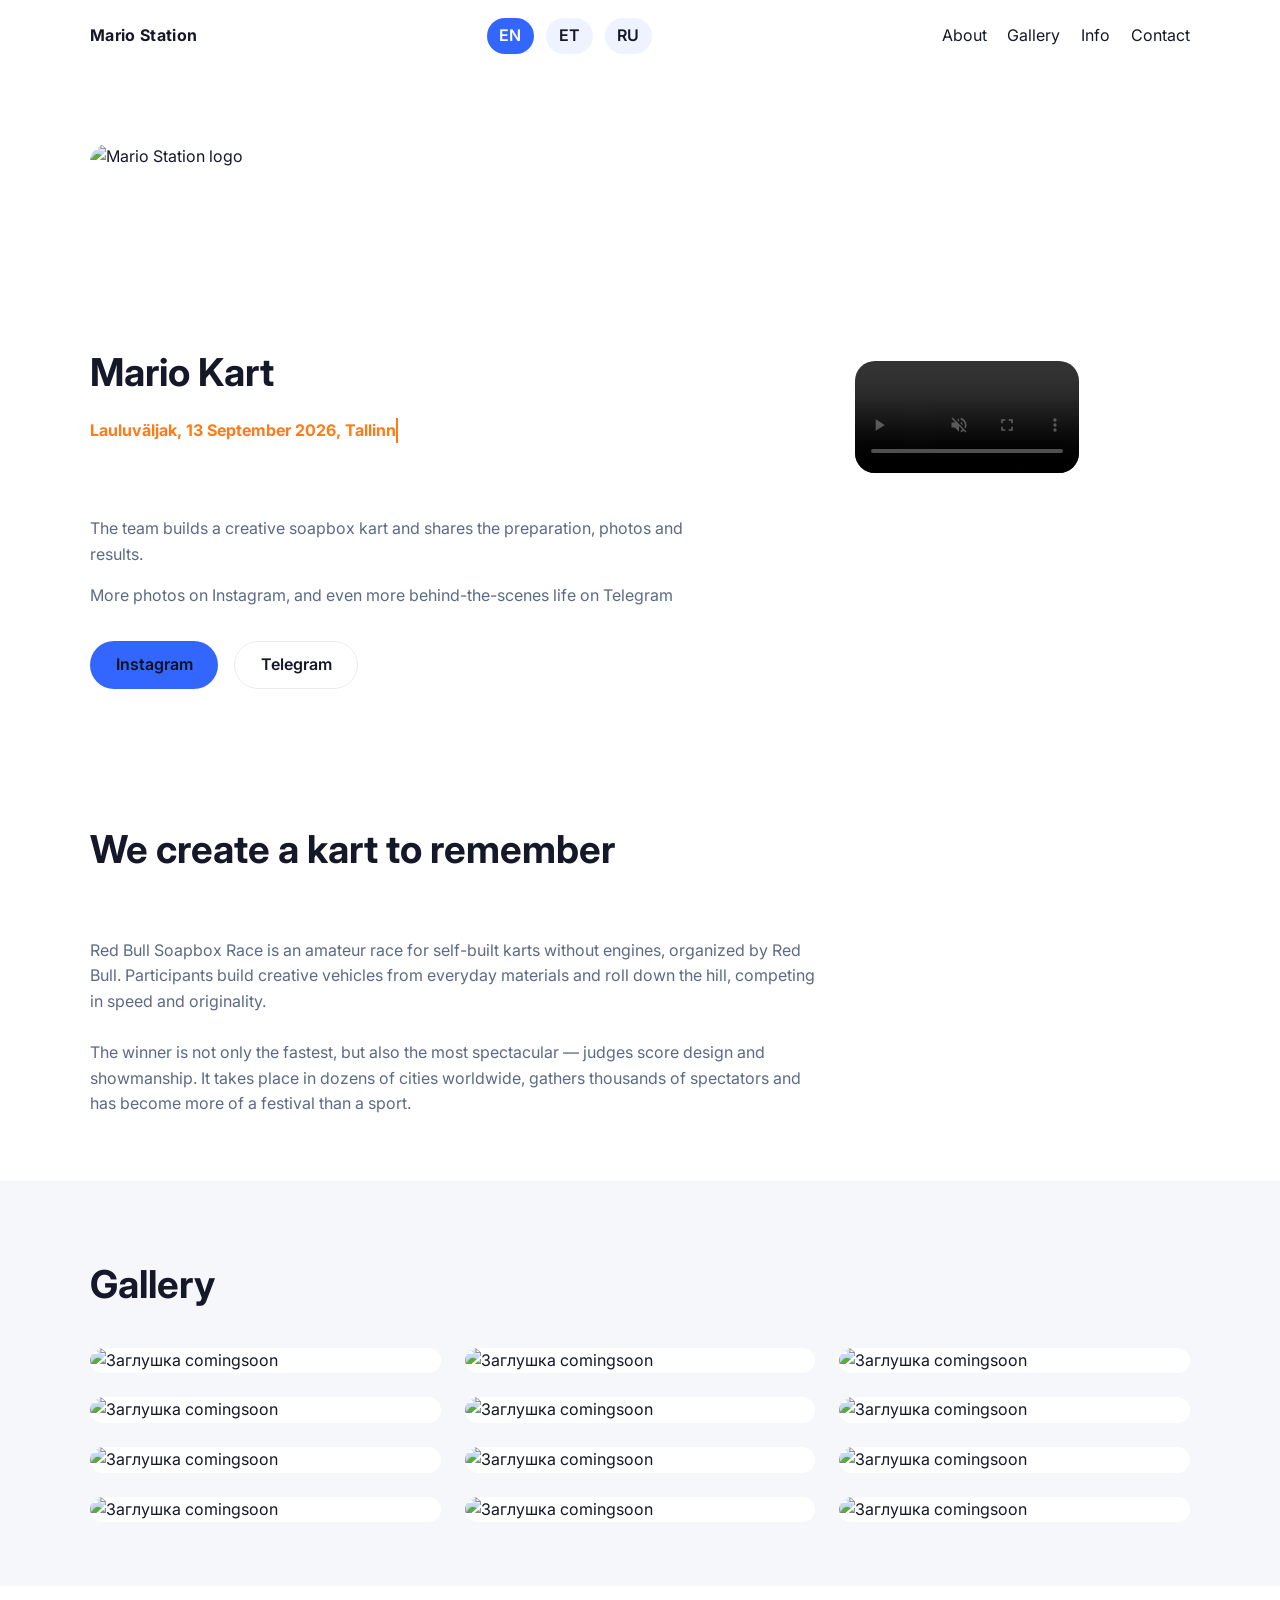
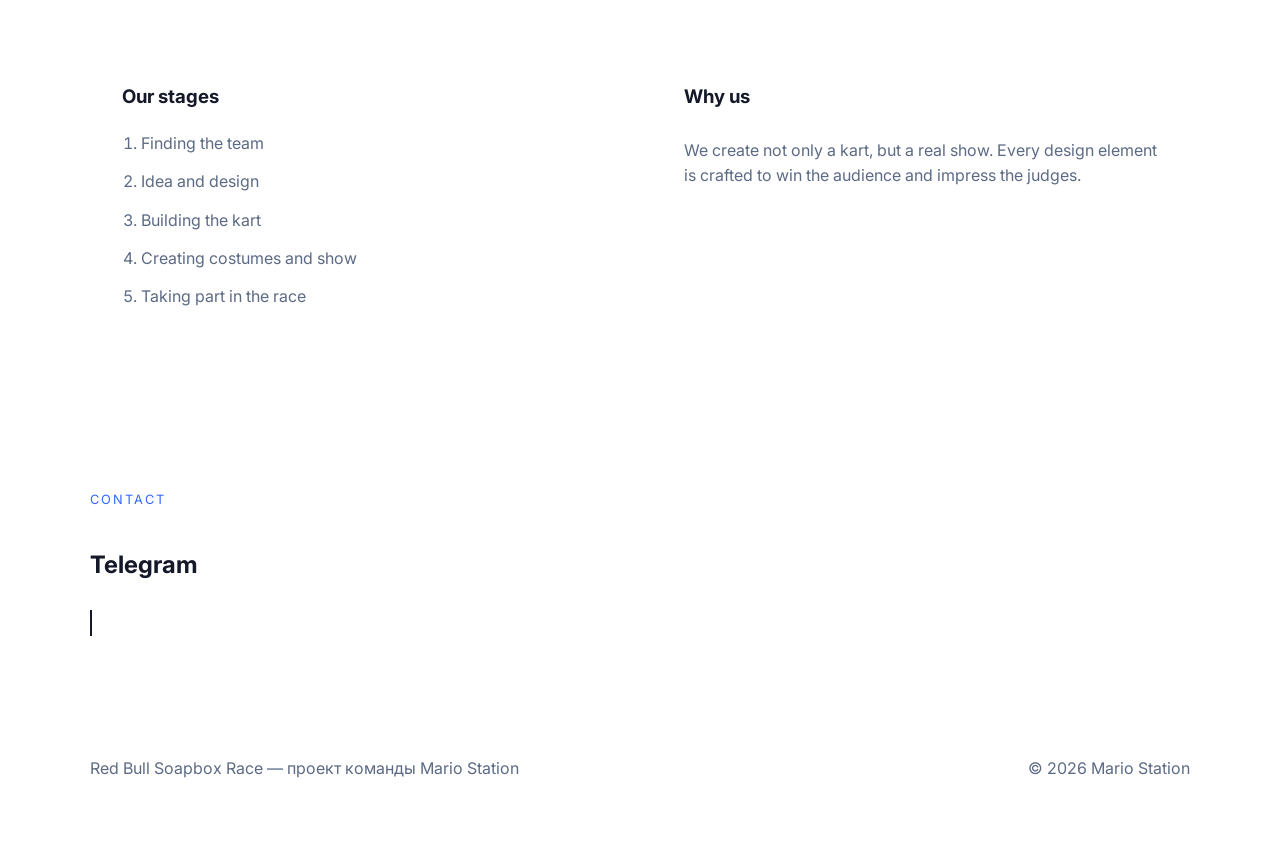
==== index.html @ b01dd48f "Add files via upload" ====
<!DOCTYPE html>
<html lang="en">

<head>
    <meta charset="UTF-8" />
    <meta name="viewport" content="width=device-width, initial-scale=1.0" />
    <title>Mario Station</title>
    <link rel="preconnect" href="https://fonts.googleapis.com" />
    <link rel="preconnect" href="https://fonts.gstatic.com" crossorigin />
    <link href="https://fonts.googleapis.com/css2?family=Inter:wght@400;500;600;700;800&display=swap"
        rel="stylesheet" />
    <link rel="stylesheet" href="styles.css" />
</head>

<body>
    <header class="site-header">
        <div class="container header-inner">
            <a class="brand" href="#hero">Mario Station</a>
            <div class="language-switcher">
                <a href="index.html" class="active" aria-current="page">EN</a>
                <a href="et.html">ET</a>
                <a href="ru.html">RU</a>
            </div>
            <button id="menu-toggle" class="menu-toggle" aria-label="Open menu">☰</button>
            <nav class="site-nav" id="site-nav">
                <a href="#about">About</a>
                <a href="#gallery">Gallery</a>
                <a href="#details">Info</a>
                <a href="#contact">Contact</a>
            </nav>
        </div>
    </header>

    <main>
        <section class="hero" id="hero">
            <div class="container hero-grid">
                <div class="hero-copy">
                    <div class="hero-logo-row">
                        <img class="hero-inline-logo" src="images/logo.jpeg" alt="Mario Station logo" />
                        <h1>Mario Kart</h1>
                    </div>
                    <div class="hero-copy-text">
                        <div class="hero-date"><strong><span class="typing-text">Lauluväljak, 13 September 2026,
                                    Tallinn</span></strong></div>
                        <div class="hero-text">The team builds a creative soapbox kart and shares the preparation,
                            photos and results.</div>
                        <div class="social-note">More photos on Instagram, and even more behind-the-scenes life on
                            Telegram</div>
                    </div>
                    <div class="hero-actions">
                        <a class="button button-primary" href="https://www.instagram.com" target="_blank"
                            rel="noopener noreferrer">Instagram</a>
                        <a class="button button-secondary" href="https://t.me/kesklinn" target="_blank"
                            rel="noopener noreferrer">Telegram</a>
                    </div>
                </div>
                <div class="hero-visual">
                    <div class="hero-card">
                        <video class="promo-video" controls autoplay muted loop playsinline>
                            <source src="video/promo.mp4" type="video/mp4">
                            Your browser does not support video.
                        </video>
                    </div>
                </div>
            </div>
        </section>

        <section class="section" id="about">
            <div class="container">
                <div class="section-heading">
                    <h2>We create a kart to remember</h2>
                </div>
                <div class="split-content">
                    <div>
                        <div class="block-text">Red Bull Soapbox Race is an amateur race for self-built karts without
                            engines, organized by Red Bull. Participants build creative vehicles from everyday materials
                            and roll down the hill, competing in speed and originality.</div>
                        <div class="block-text">The winner is not only the fastest, but also the most spectacular —
                            judges score design and showmanship. It takes place in dozens of cities worldwide, gathers
                            thousands of spectators and has become more of a festival than a sport.</div>
                    </div>
                </div>
            </div>
        </section>

        <section class="section section-alt" id="gallery">
            <div class="container">
                <div class="section-heading">
                    <h2>Gallery</h2>
                </div>
                <div class="gallery-grid">
                    <article class="photo-card">
                        <img src="images/comingsoon.png" alt="Заглушка comingsoon" loading="lazy" />
                    </article>
                    <article class="photo-card">
                        <img src="images/comingsoon.png" alt="Заглушка comingsoon" loading="lazy" />
                    </article>
                    <article class="photo-card">
                        <img src="images/comingsoon.png" alt="Заглушка comingsoon" loading="lazy" />
                    </article>
                    <article class="photo-card">
                        <img src="images/comingsoon.png" alt="Заглушка comingsoon" loading="lazy" />
                    </article>
                    <article class="photo-card">
                        <img src="images/comingsoon.png" alt="Заглушка comingsoon" loading="lazy" />
                    </article>
                    <article class="photo-card">
                        <img src="images/comingsoon.png" alt="Заглушка comingsoon" loading="lazy" />
                    </article>
                    <article class="photo-card">
                        <img src="images/comingsoon.png" alt="Заглушка comingsoon" loading="lazy" />
                    </article>
                    <article class="photo-card">
                        <img src="images/comingsoon.png" alt="Заглушка comingsoon" loading="lazy" />
                    </article>
                    <article class="photo-card">
                        <img src="images/comingsoon.png" alt="Заглушка comingsoon" loading="lazy" />
                    </article>
                    <article class="photo-card">
                        <img src="images/comingsoon.png" alt="Заглушка comingsoon" loading="lazy" />
                    </article>
                    <article class="photo-card">
                        <img src="images/comingsoon.png" alt="Заглушка comingsoon" loading="lazy" />
                    </article>
                    <article class="photo-card">
                        <img src="images/comingsoon2.png" alt="Заглушка comingsoon" loading="lazy" />
                    </article>
                </div>
            </div>
        </section>

        <section class="section" id="details">
            <div class="container details-grid">
                <div class="detail-block">
                    <h3>Our stages</h3>
                    <ol>
                        <li>Finding the team</li>
                        <li>Idea and design</li>
                        <li>Building the kart</li>
                        <li>Creating costumes and show</li>
                        <li>Taking part in the race</li>
                    </ol>
                </div>
                <div class="detail-block">
                    <h3>Why us</h3>
                    <div class="detail-text">We create not only a kart, but a real show. Every design element is crafted
                        to win the audience and impress the judges.</div>
                </div>
            </div>
        </section>

        <section class="section section-contact" id="contact">
            <div class="container contact-panel">
                <div>
                    <span class="eyebrow">Contact</span>
                    <h2>Telegram</h2>
                    <div class="contact-text"><span class="typing-text contact-typing">@kesklinn</span></div>
                </div>
            </div>
        </section>
    </main>

    <div class="image-modal" id="image-modal" aria-hidden="true">
        <div class="image-modal-backdrop" id="image-modal-backdrop"></div>
        <div class="image-modal-content" role="dialog" aria-modal="true">
            <button class="image-modal-close" id="image-modal-close" aria-label="Закрыть изображение">×</button>
            <button class="image-modal-nav image-modal-prev" id="image-modal-prev"
                aria-label="Предыдущее фото">‹</button>
            <button class="image-modal-nav image-modal-next" id="image-modal-next"
                aria-label="Следующее фото">›</button>
            <img id="image-modal-img" src="" alt="" />
        </div>
    </div>

    <footer class="site-footer">
        <div class="container footer-inner">
            <p>Red Bull Soapbox Race — проект команды Mario Station</p>
            <p>© 2026 Mario Station</p>
        </div>
    </footer>

    <script src="script.js"></script>
</body>

</html>
---- styles.css ----
:root {
  color-scheme: light;
  --bg: #ffffff;
  --surface: #f7f8fb;
  --surface-alt: #ffffff;
  --text: #141828;
  --muted: #5c6a85;
  --primary: #3366ff;
  --border: rgba(20, 24, 40, 0.08);
  --radius: 24px;
  font-family: 'Inter', system-ui, sans-serif;
}

* {
  box-sizing: border-box;
}

html, body {
  margin: 0;
  min-height: 100%;
  background: var(--bg);
  color: var(--text);
}

img {
  width: 100%;
  height: auto;
  display: block;
  border-radius: 20px;
  object-fit: cover;
}

button, a {
  font: inherit;
}

body {
  line-height: 1.6;
}

.container {
  width: min(1100px, calc(100% - 2rem));
  margin: 0 auto;
}

.site-header {
  position: sticky;
  top: 0;
  z-index: 10;
  background: rgba(255, 255, 255, 0.96);
}

.header-inner {
  display: flex;
  align-items: center;
  justify-content: space-between;
  gap: 1rem;
  padding: 1.1rem 0;
}

.brand {
  color: var(--text);
  font-weight: 700;
  text-decoration: none;
  letter-spacing: 0.02em;
}

.site-nav {
  display: flex;
  gap: 1.3rem;
}

.language-switcher {
  display: flex;
  gap: 0.75rem;
}

.language-switcher a {
  color: var(--text);
  text-decoration: none;
  font-weight: 600;
  padding: 0.35rem 0.8rem;
  border-radius: 999px;
  background: rgba(51, 102, 255, 0.08);
  transition: background 0.2s ease, color 0.2s ease;
}

.language-switcher a.active,
.language-switcher a:hover {
  background: var(--primary);
  color: #fff;
}

.site-nav a {
  color: var(--text);
  text-decoration: none;
  transition: color 0.2s ease;
}

.site-nav a:hover {
  color: var(--primary);
}

.menu-toggle {
  display: none;
  border: none;
  background: transparent;
  color: var(--text);
  font-size: 1.5rem;
  cursor: pointer;
}

.hero {
  padding: 4.5rem 0 3.5rem;
}

.hero-grid {
  display: grid;
  grid-template-columns: 1.4fr 1fr;
  gap: 2rem;
  align-items: center;
}

.hero-copy {
  max-width: 620px;
}

.hero-logo-row {
  display: flex;
  flex-direction: column;
  align-items: flex-start;
  gap: 1rem;
  margin-bottom: 1rem;
}

.hero-inline-logo {
  width: 12rem;
  height: 12rem;
  border-radius: 18px;
  object-fit: cover;
}

.hero-logo-row h1 {
  margin-top: 0;
  text-align: left;
  width: 100%;
  font-family: 'Google Sans', 'Inter', system-ui, sans-serif;
  font-weight: 700;
}

.hero-date {
  overflow: hidden;
  display: inline-block;
  margin-bottom: 2rem;
}

.hero-date strong {
  display: inline-block;
  color: #ff7a18;
}

.hero-text {
  margin: 1.6rem 0 0;
  max-width: 46rem;
  color: var(--muted);
  text-align: left;
}

.typing-text {
  display: inline-block;
  white-space: nowrap;
  overflow: hidden;
  animation: typing 12s steps(35, end) infinite;
  border-right: 0.15em solid #ff7a18;
}

@keyframes typing {
  0% {
    width: 0;
  }
  80% {
    width: 100%;
  }
  100% {
    width: 0;
  }
}

@keyframes blink-caret {
  from, to {
    border-color: transparent;
  }
  50% {
    border-color: #ff7a18;
  }
}

.contact-typing {
  display: inline-block;
  overflow: hidden;
  white-space: nowrap;
  width: 0;
  border-right: 0.15em solid var(--text);
}

.contact-typing.active {
  animation: typing-contact 10s steps(18, end) infinite;
}

@keyframes typing-contact {
  0% {
    width: 0;
  }
  80% {
    width: 100%;
  }
  100% {
    width: 0;
  }
}

@keyframes blink-caret-contact {
  from, to {
    border-color: transparent;
  }
  50% {
    border-color: var(--text);
  }
}

.eyebrow {
  display: inline-flex;
  margin-bottom: 1rem;
  color: var(--primary);
  text-transform: uppercase;
  font-size: 0.8rem;
  letter-spacing: 0.16em;
}

.hero h1 {
  margin: 0;
  font-size: clamp(1.75rem, 4vw, 2.4rem);
  line-height: 1.05;
}

.hero p,
.hero-copy-text,
.hero-card-text,
.block-text,
.gallery-summary-text,
.detail-text,
.contact-text,
.caption {
  margin: 1.6rem 0 0;
  max-width: 46rem;
  color: var(--muted);
  text-align: left;
}

.social-note {
  margin-top: 1rem;
}

.hero-actions {
  display: flex;
  flex-wrap: wrap;
  gap: 1rem;
  margin-top: 2rem;
}

.button {
  display: inline-flex;
  align-items: center;
  justify-content: center;
  min-height: 3rem;
  padding: 0 1.6rem;
  border-radius: 999px;
  text-decoration: none;
  font-weight: 600;
  transition: transform 0.2s ease, background 0.2s ease;
}

.button:hover {
  transform: translateY(-1px);
}

.button-primary {
  background: var(--primary);
  color: #0b1220;
}

.button-secondary {
  background: transparent;
  border: 1px solid var(--border);
  color: var(--text);
}

.hero-visual {
  display: grid;
  place-items: center;
}

.hero-card {
  width: 100%;
  padding: 1rem;
  border-radius: var(--radius);
  background: #ffffff;
}

.promo-video {
  width: 100%;
  max-width: 14rem;
  height: auto;
  border-radius: 20px;
  display: block;
  margin: 0 auto;
}

.hero-card h2 {
  margin: 0;
  font-size: 1.9rem;
}

.hero-card p {
  margin: 1rem 0 0;
  color: var(--muted);
}

.section {
  padding: 4rem 0;
}

.section-alt {
  background: #f5f7fb;
}

.section-heading {
  max-width: 700px;
  margin-bottom: 2rem;
}

.section-heading h2 {
  margin: 0.6rem 0 0;
  font-size: clamp(2rem, 3vw, 2.8rem);
}

.split-content {
  display: grid;
  gap: 1.5rem;
}

.split-content p {
  margin: 0;
  color: var(--muted);
}

.gallery-summary {
  margin-bottom: 1.8rem;
}

.gallery-summary-card {
  padding: 1.6rem 1.8rem;
  border-radius: var(--radius);
  background: #ffffff;
}

.gallery-summary-card h3 {
  margin: 0;
  font-size: 1.6rem;
}

.gallery-summary-card p {
  margin: 0.8rem 0 0;
  color: var(--muted);
}

.gallery-grid {
  display: grid;
  grid-template-columns: repeat(3, minmax(0, 1fr));
  gap: 1.5rem;
}

.photo-card {
  background: #ffffff;
  border-radius: var(--radius);
  overflow: hidden;
  cursor: pointer;
}

.photo-card img {
  display: block;
  width: 100%;
  height: 100%;
  object-fit: cover;
}

.image-modal {
  position: fixed;
  inset: 0;
  display: none;
  align-items: center;
  justify-content: center;
  z-index: 50;
  padding: 1.5rem;
}

.image-modal.open {
  display: flex;
}

.image-modal-backdrop {
  position: absolute;
  inset: 0;
  background: rgba(15, 23, 42, 0.7);
}

.image-modal-content {
  position: relative;
  max-width: 90vw;
  max-height: 90vh;
  width: min(900px, 100%);
  z-index: 1;
}

.image-modal img {
  width: 100%;
  max-height: 90vh;
  border-radius: 28px;
  box-shadow: 0 28px 80px rgba(15, 23, 42, 0.3);
  display: block;
  transition: opacity 0.25s ease, transform 0.25s ease;
  opacity: 1;
  transform: translateY(0);
}

.image-modal img.transitioning {
  opacity: 0;
  transform: translateY(12px);
}

.image-modal-nav {
  position: absolute;
  top: 50%;
  transform: translateY(-50%);
  width: 3rem;
  height: 3rem;
  border: none;
  border-radius: 999px;
  background: rgba(15, 23, 42, 0.9);
  color: #fff;
  font-size: 1.4rem;
  line-height: 1;
  cursor: pointer;
  z-index: 2;
}

.image-modal-prev {
  left: -1rem;
}

.image-modal-next {
  right: -1rem;
}

.image-modal-close {
  position: absolute;
  top: -0.8rem;
  right: -0.8rem;
  width: 2.8rem;
  height: 2.8rem;
  border: none;
  border-radius: 999px;
  background: rgba(15, 23, 42, 0.95);
  color: #fff;
  font-size: 1.4rem;
  line-height: 1;
  cursor: pointer;
}

.caption {
  margin-top: 1.5rem;
  color: var(--muted);
}

.details-grid {
  display: grid;
  grid-template-columns: repeat(2, minmax(0, 1fr));
  gap: 1.5rem;
}

.detail-block {
  padding: 2rem;
  border-radius: var(--radius);
  background: #ffffff;
}

.detail-block h3 {
  margin-top: 0;
}

.detail-block ol {
  padding-left: 1.2rem;
  color: var(--muted);
}

.detail-block li {
  margin-bottom: 0.8rem;
}

.section-contact .container {
  padding: 0;
}

.contact-panel {
  padding: 1.8rem 2rem;
  border-radius: var(--radius);
  background: #ffffff;
}

.contact-panel p {
  color: var(--muted);
  margin: 0.4rem 0 0;
}

.site-footer {
  padding: 2rem 0 3rem;
}

.footer-inner {
  display: flex;
  flex-wrap: wrap;
  justify-content: space-between;
  gap: 1rem;
  color: var(--muted);
}

@media (max-width: 900px) {
  .hero-grid,
  .details-grid,
  .contact-panel {
    grid-template-columns: 1fr;
  }

  .hero {
    padding-top: 3rem;
  }
}

@media (max-width: 720px) {
  .site-nav {
    position: fixed;
    inset: 5rem 1rem auto auto;
    right: 0;
    top: 0;
    z-index: 20;
    display: none;
    flex-direction: column;
    gap: 1rem;
    padding: 1rem;
    width: calc(100% - 2rem);
    max-width: 320px;
    background: rgba(255, 255, 255, 0.98);
    border: 1px solid var(--border);
    border-radius: 22px;
  }

  .site-nav.open {
    display: flex;
  }

  .menu-toggle {
    display: inline-flex;
  }
}
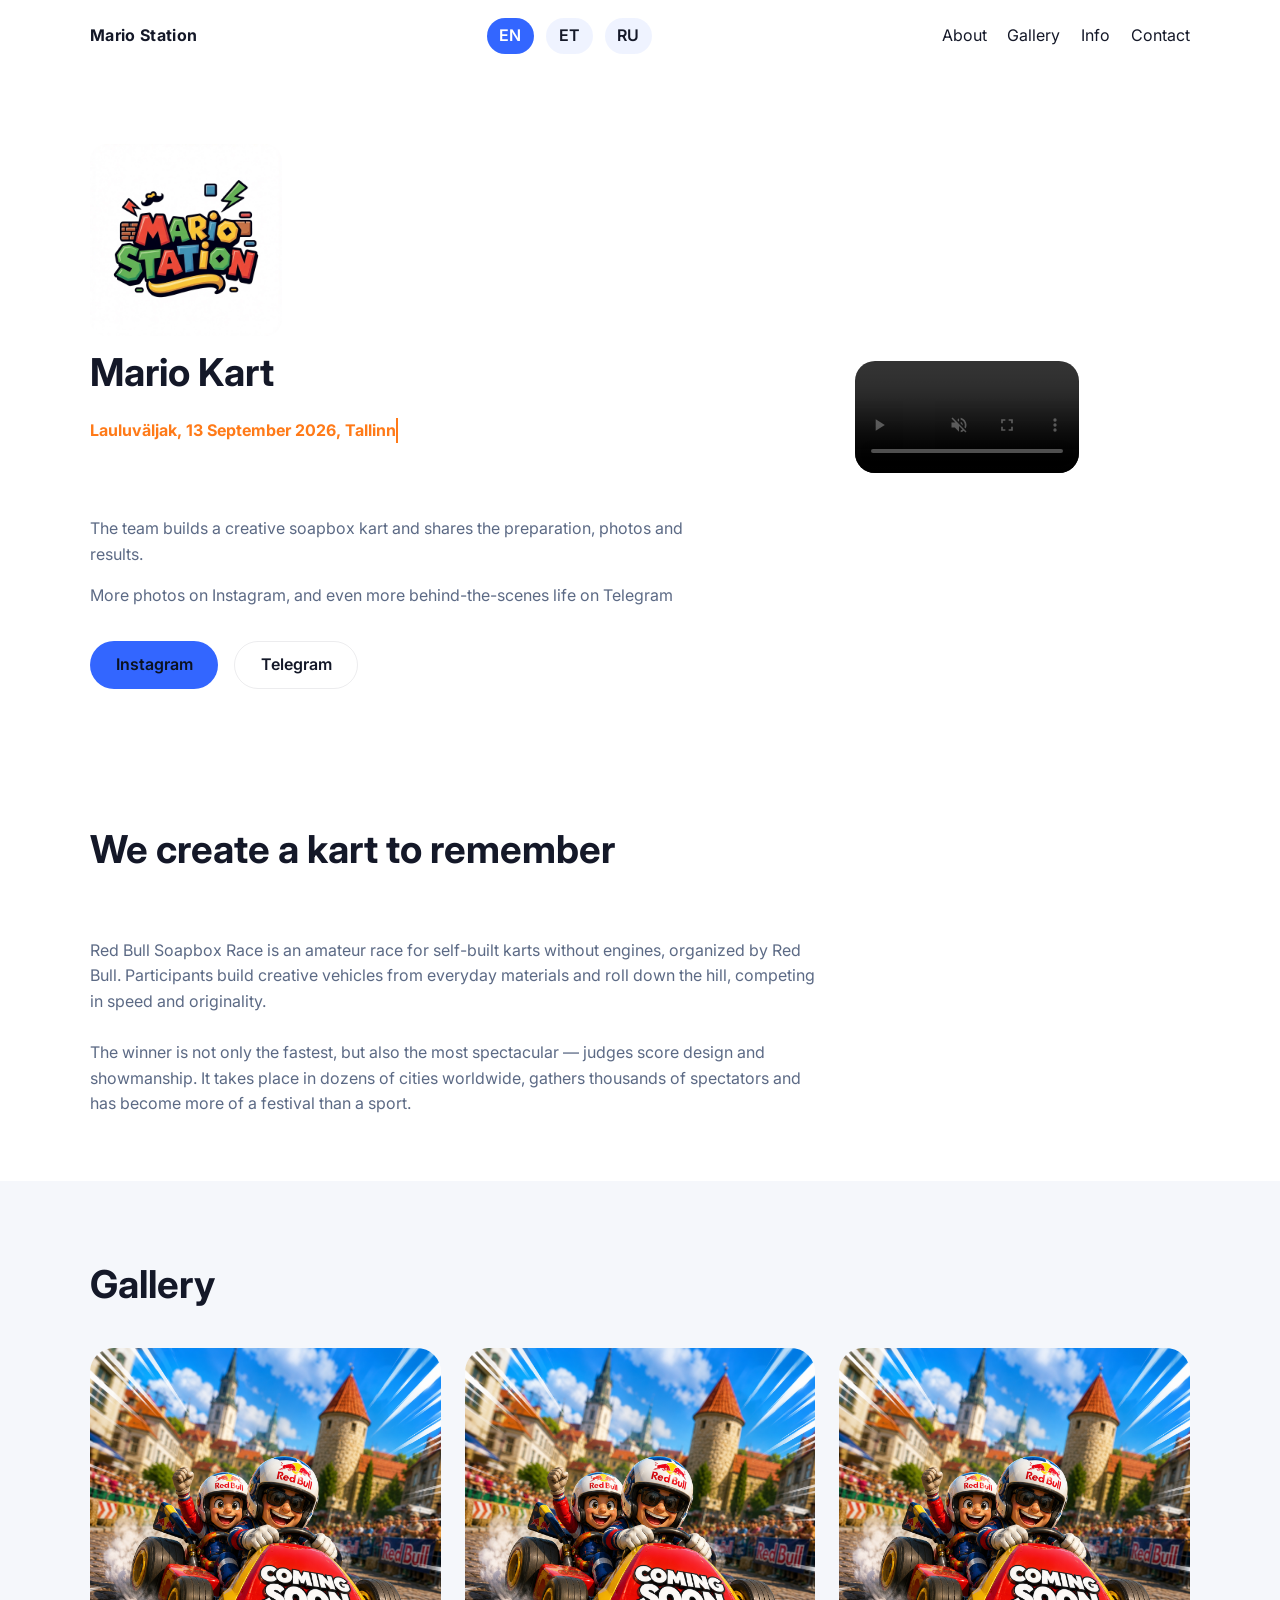
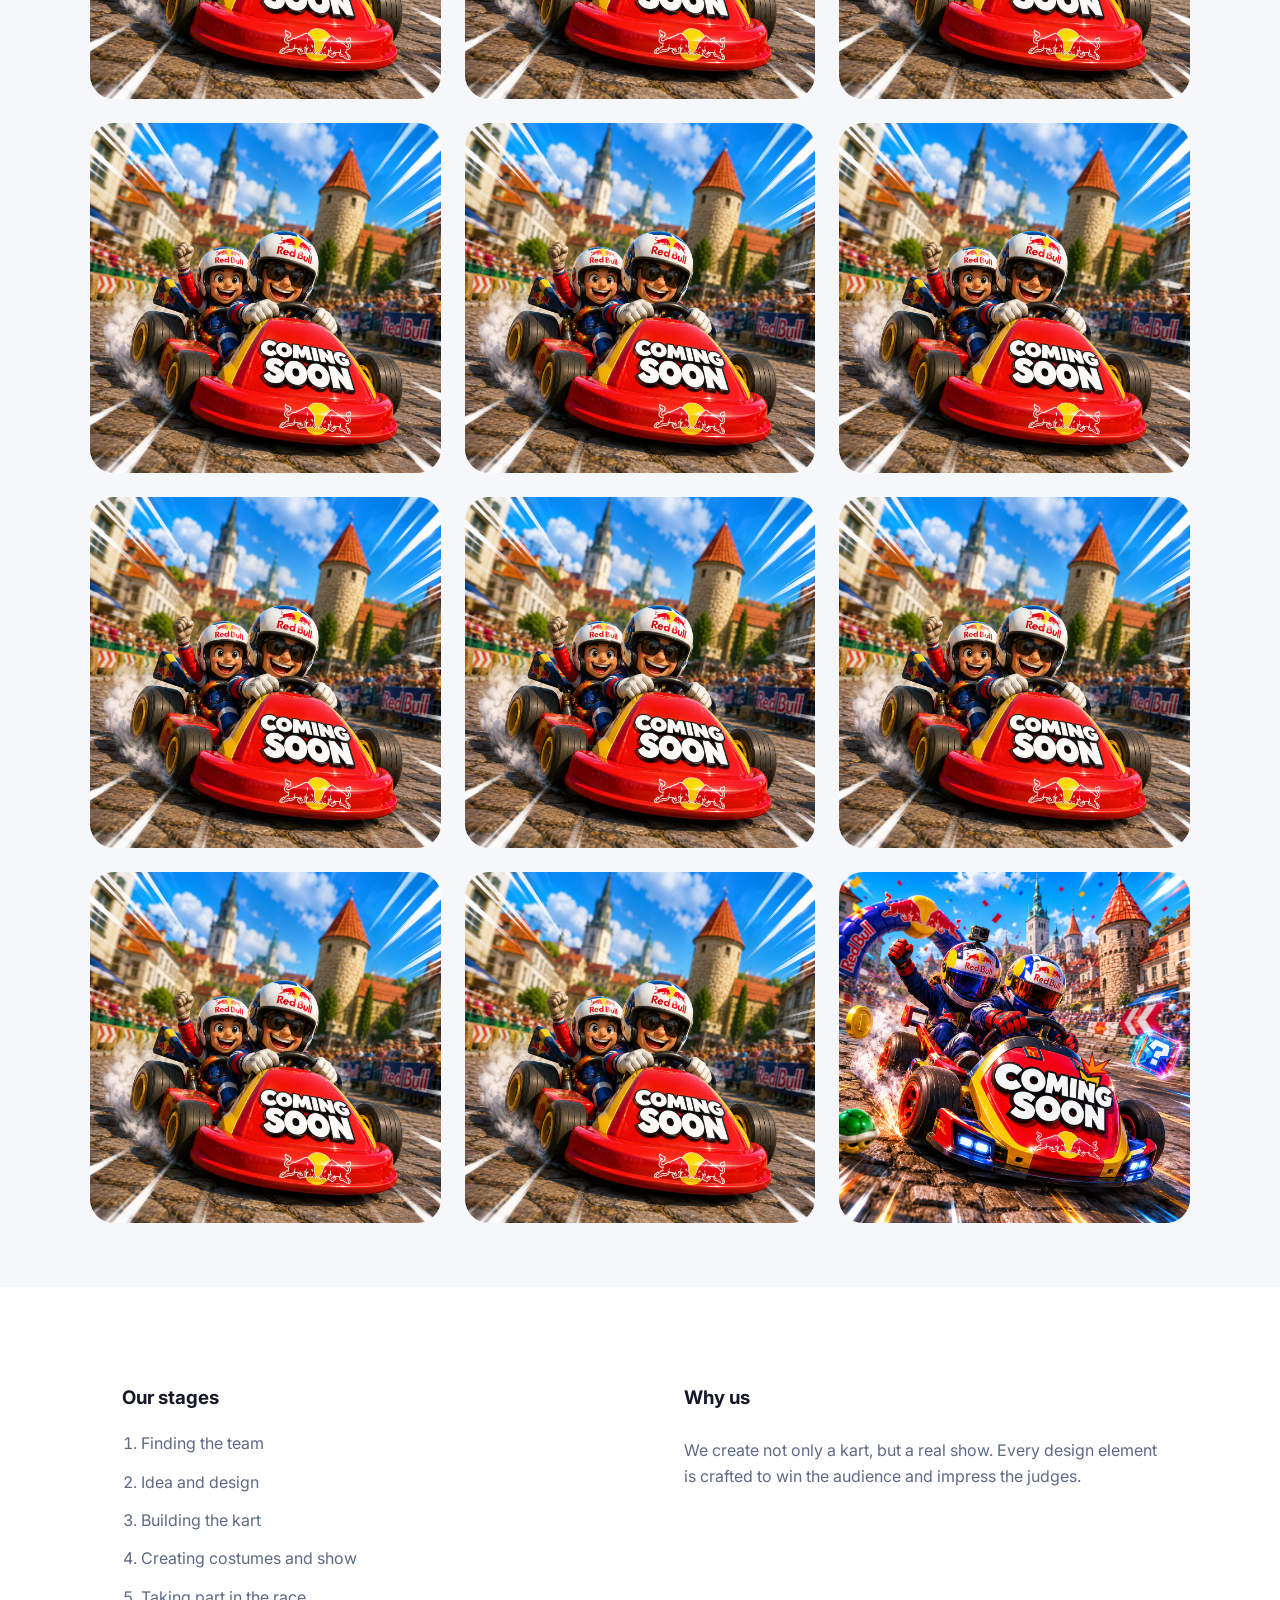
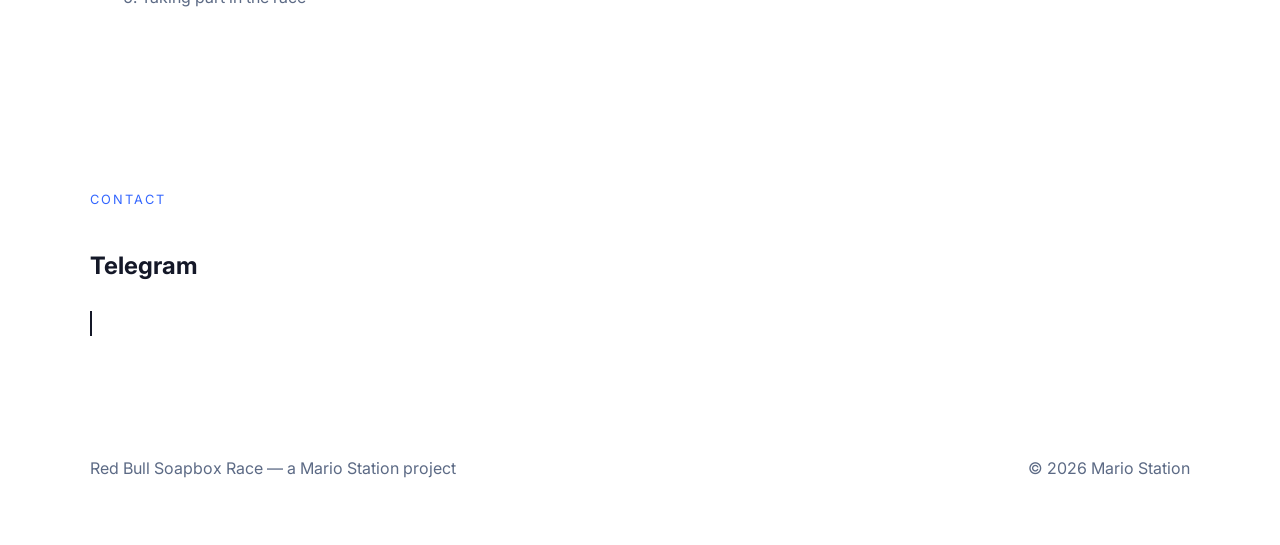
==== commit 3a2ac9b8: "Add files via upload" ====
--- a/index.html
+++ b/index.html
@@ -174,7 +174,7 @@
 
     <footer class="site-footer">
         <div class="container footer-inner">
-            <p>Red Bull Soapbox Race — проект команды Mario Station</p>
+            <p>Red Bull Soapbox Race — a Mario Station project</p>
             <p>© 2026 Mario Station</p>
         </div>
     </footer>
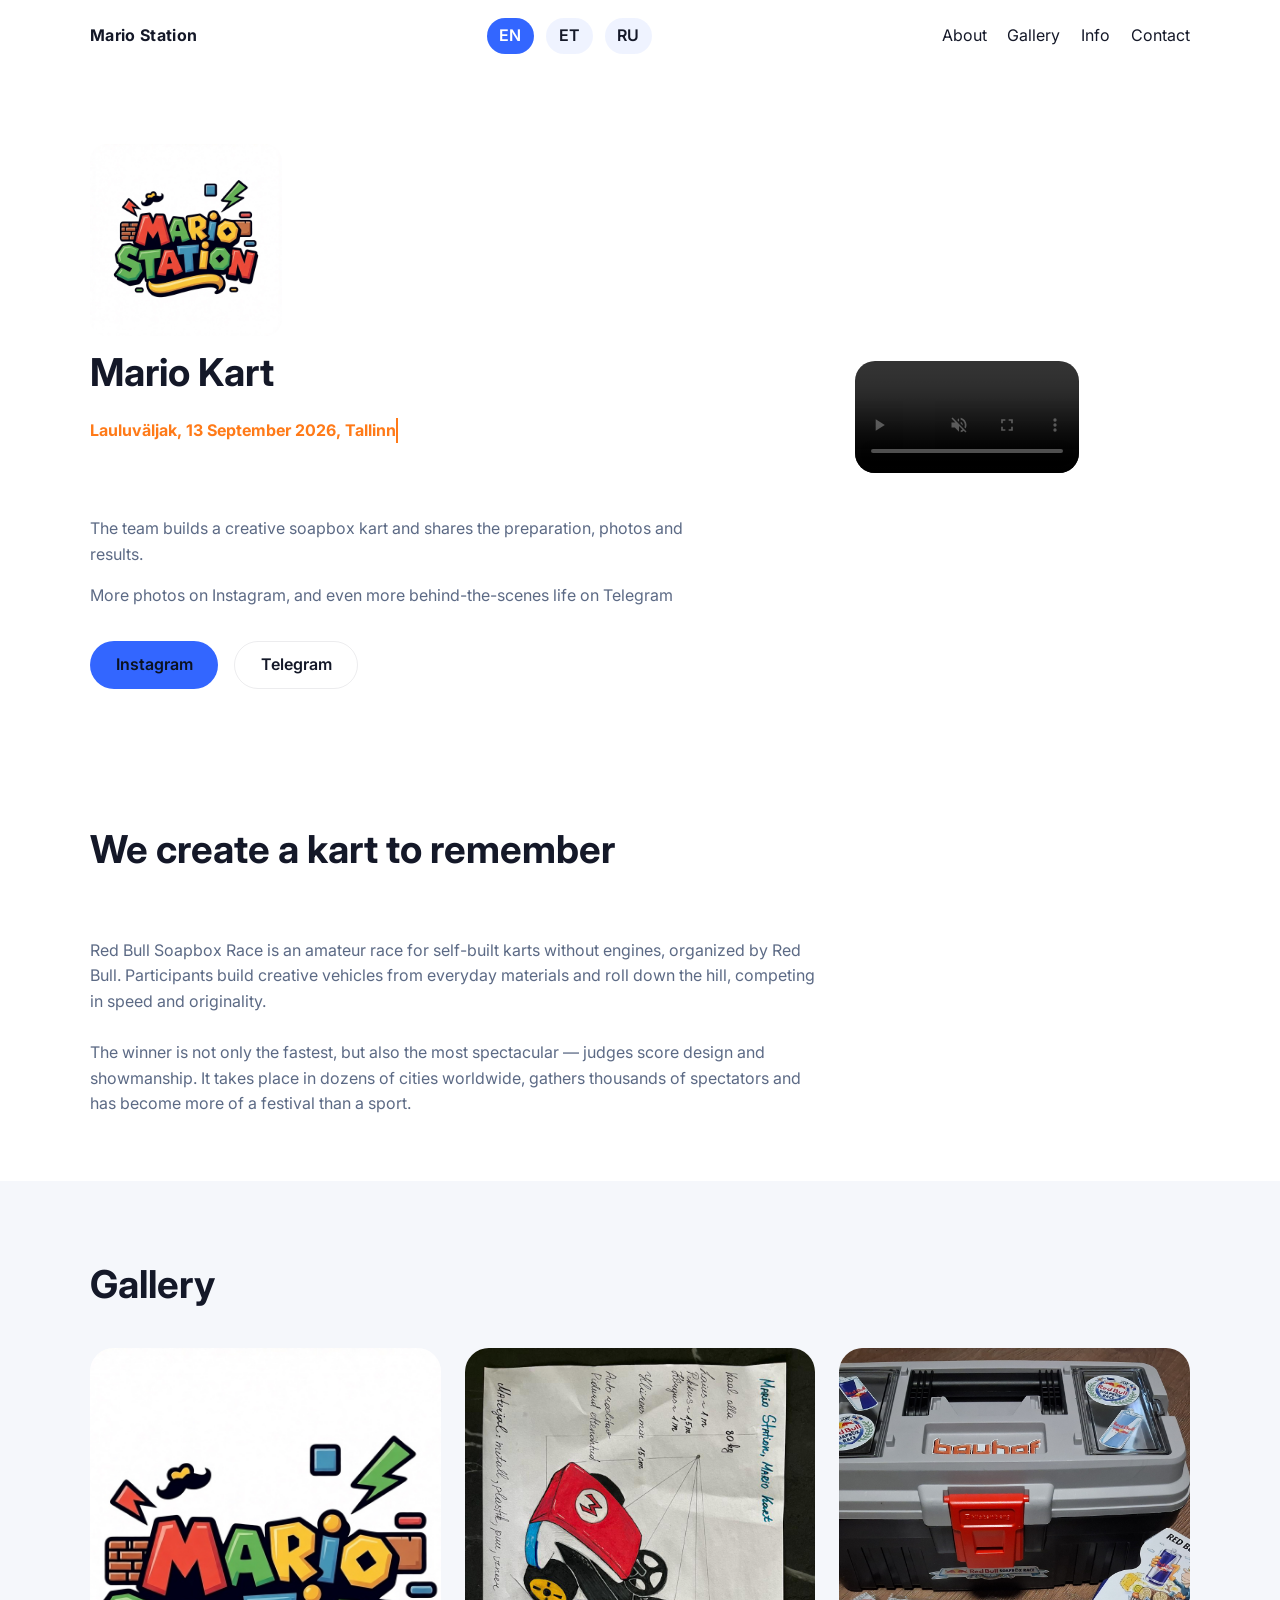
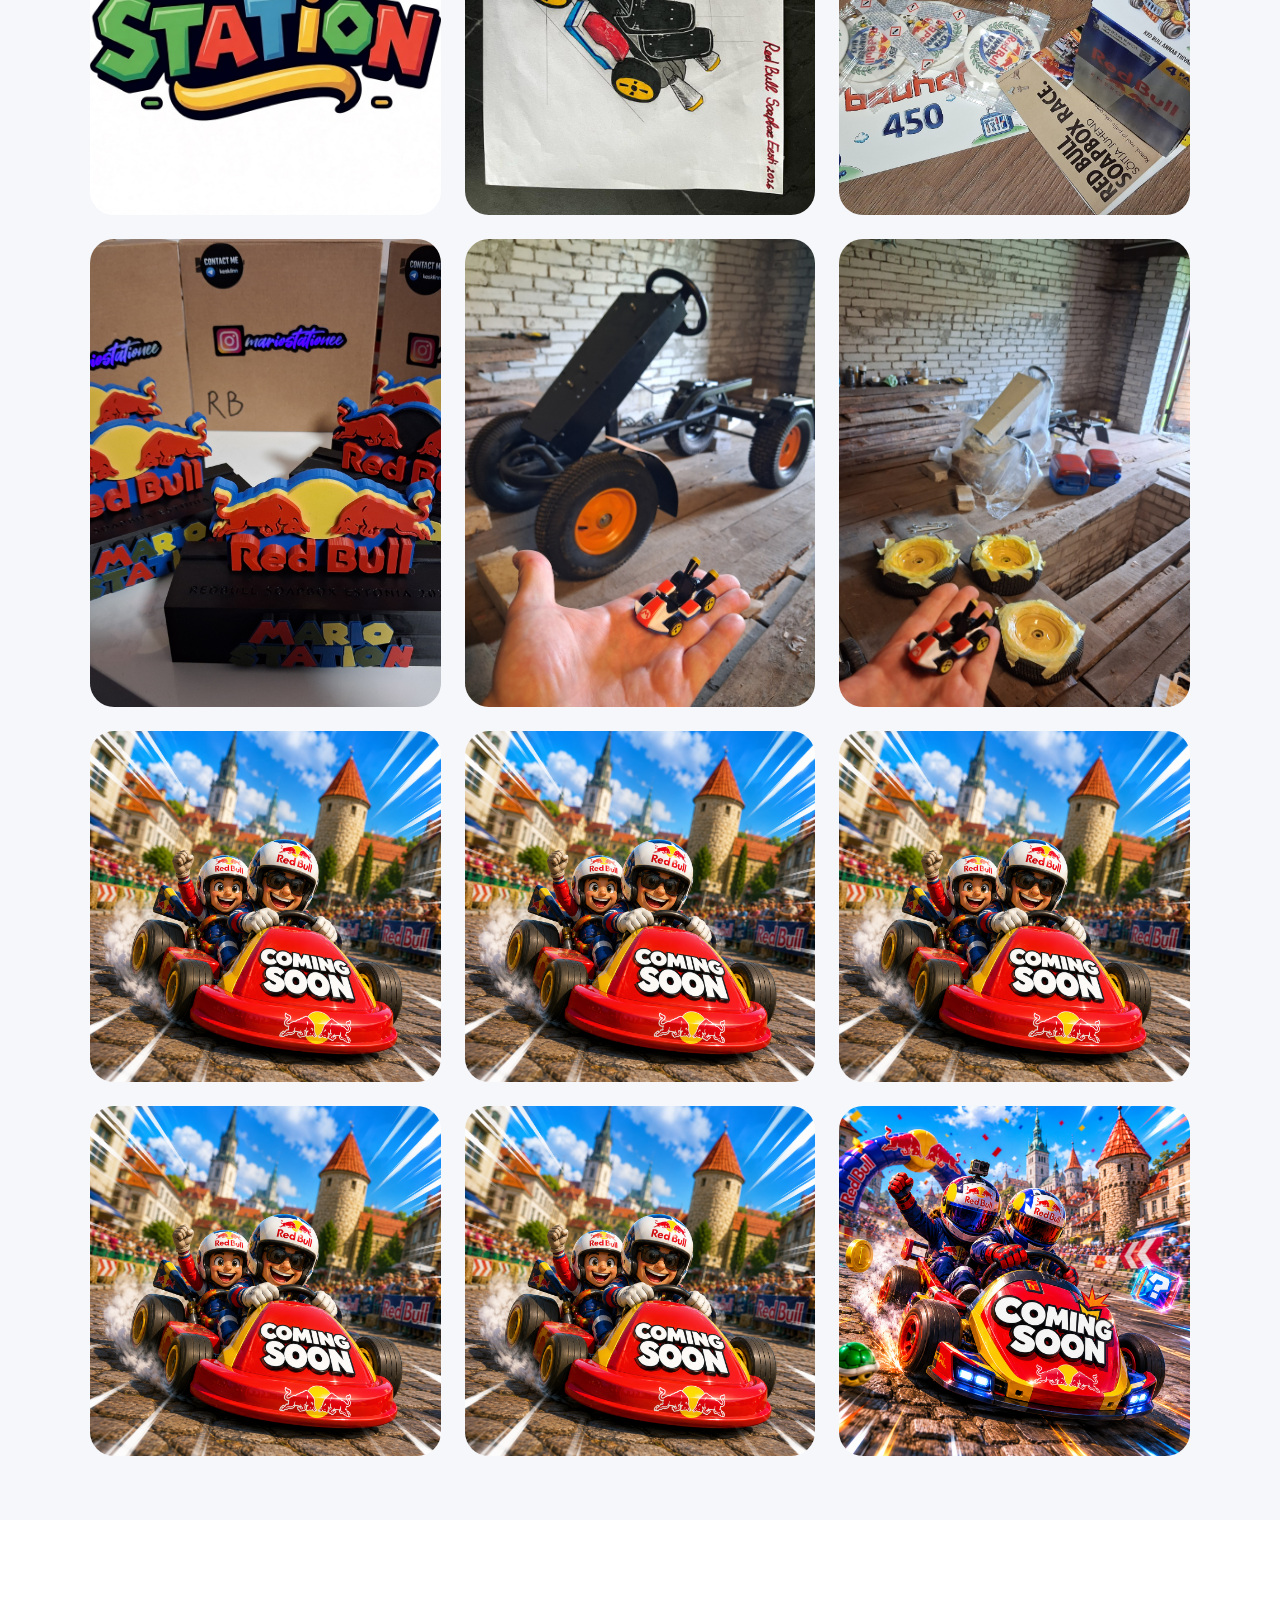
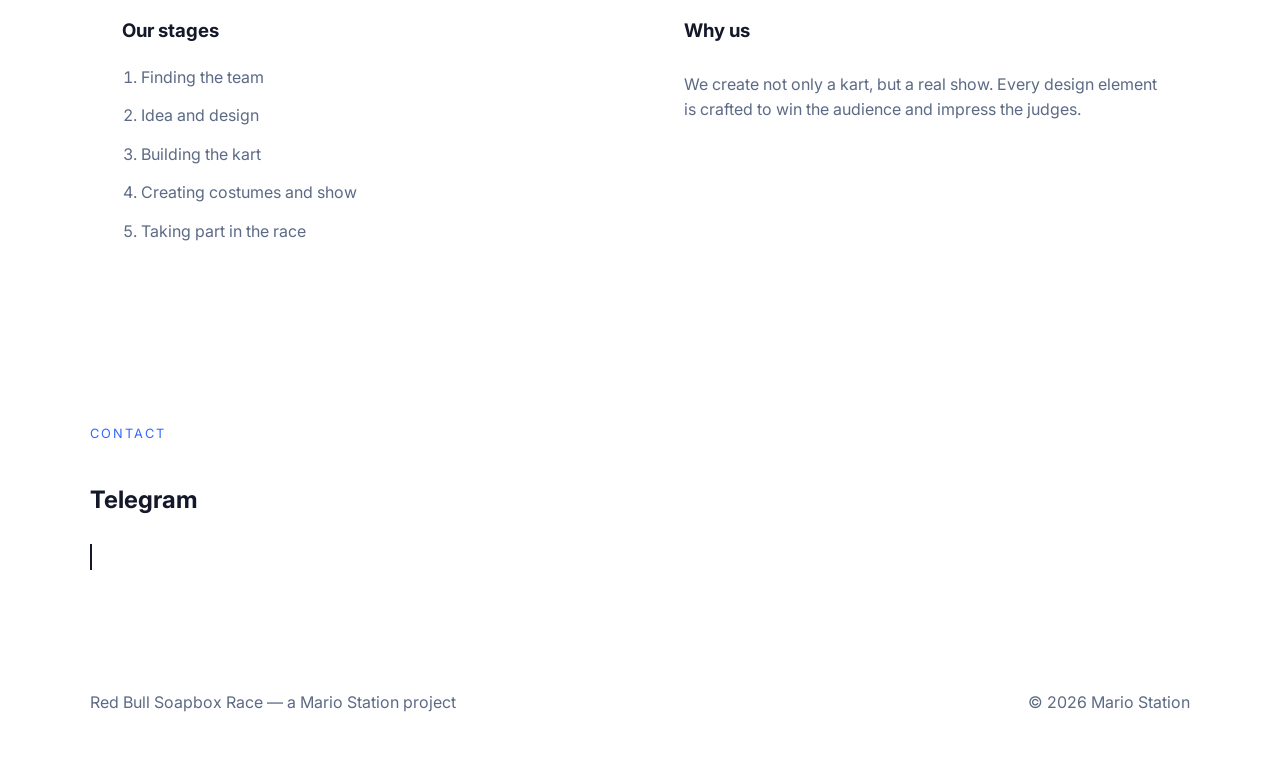
==== commit 2defe506: "Add files via upload" ====
--- a/index.html
+++ b/index.html
@@ -48,9 +48,9 @@
                             Telegram</div>
                     </div>
                     <div class="hero-actions">
-                        <a class="button button-primary" href="https://www.instagram.com" target="_blank"
+                        <a class="button button-primary" href="https://instagram.com/mariostationee" target="_blank"
                             rel="noopener noreferrer">Instagram</a>
-                        <a class="button button-secondary" href="https://t.me/kesklinn" target="_blank"
+                        <a class="button button-secondary" href="https://t.me/mariostationee" target="_blank"
                             rel="noopener noreferrer">Telegram</a>
                     </div>
                 </div>
@@ -90,22 +90,22 @@
                 </div>
                 <div class="gallery-grid">
                     <article class="photo-card">
-                        <img src="images/comingsoon.png" alt="Заглушка comingsoon" loading="lazy" />
+                        <img src="images/gallery/1.jpg" alt="Photo 1" loading="lazy" />
                     </article>
                     <article class="photo-card">
-                        <img src="images/comingsoon.png" alt="Заглушка comingsoon" loading="lazy" />
+                        <img src="images/gallery/2.jpg" alt="Photo 2" loading="lazy" />
                     </article>
                     <article class="photo-card">
-                        <img src="images/comingsoon.png" alt="Заглушка comingsoon" loading="lazy" />
+                        <img src="images/gallery/3.jpg" alt="Photo 3" loading="lazy" />
                     </article>
                     <article class="photo-card">
-                        <img src="images/comingsoon.png" alt="Заглушка comingsoon" loading="lazy" />
+                        <img src="images/gallery/4.jpg" alt="Photo 4" loading="lazy" />
                     </article>
                     <article class="photo-card">
-                        <img src="images/comingsoon.png" alt="Заглушка comingsoon" loading="lazy" />
+                        <img src="images/gallery/5.jpg" alt="Photo 5" loading="lazy" />
                     </article>
                     <article class="photo-card">
-                        <img src="images/comingsoon.png" alt="Заглушка comingsoon" loading="lazy" />
+                        <img src="images/gallery/6.jpg" alt="Photo 6" loading="lazy" />
                     </article>
                     <article class="photo-card">
                         <img src="images/comingsoon.png" alt="Заглушка comingsoon" loading="lazy" />
--- a/styles.css
+++ b/styles.css
@@ -402,6 +402,20 @@
   justify-content: center;
   z-index: 50;
   padding: 1.5rem;
+  overflow: hidden;
+}
+
+body.modal-open,
+html.modal-open {
+  overflow: hidden;
+  height: 100%;
+  overscroll-behavior: none;
+}
+
+body.modal-open {
+  position: fixed;
+  inset: 0;
+  width: 100%;
 }
 
 .image-modal.open {
@@ -416,15 +430,23 @@
 
 .image-modal-content {
   position: relative;
-  max-width: 90vw;
-  max-height: 90vh;
-  width: min(900px, 100%);
+  max-width: min(95vw, 900px);
+  max-height: calc(100vh - 3rem);
+  width: auto;
+  height: auto;
   z-index: 1;
+  display: flex;
+  align-items: center;
+  justify-content: center;
+  overflow: hidden;
 }
 
 .image-modal img {
-  width: 100%;
-  max-height: 90vh;
+  max-width: 100%;
+  max-height: calc(100vh - 3rem);
+  width: auto;
+  height: auto;
+  object-fit: contain;
   border-radius: 28px;
   box-shadow: 0 28px 80px rgba(15, 23, 42, 0.3);
   display: block;
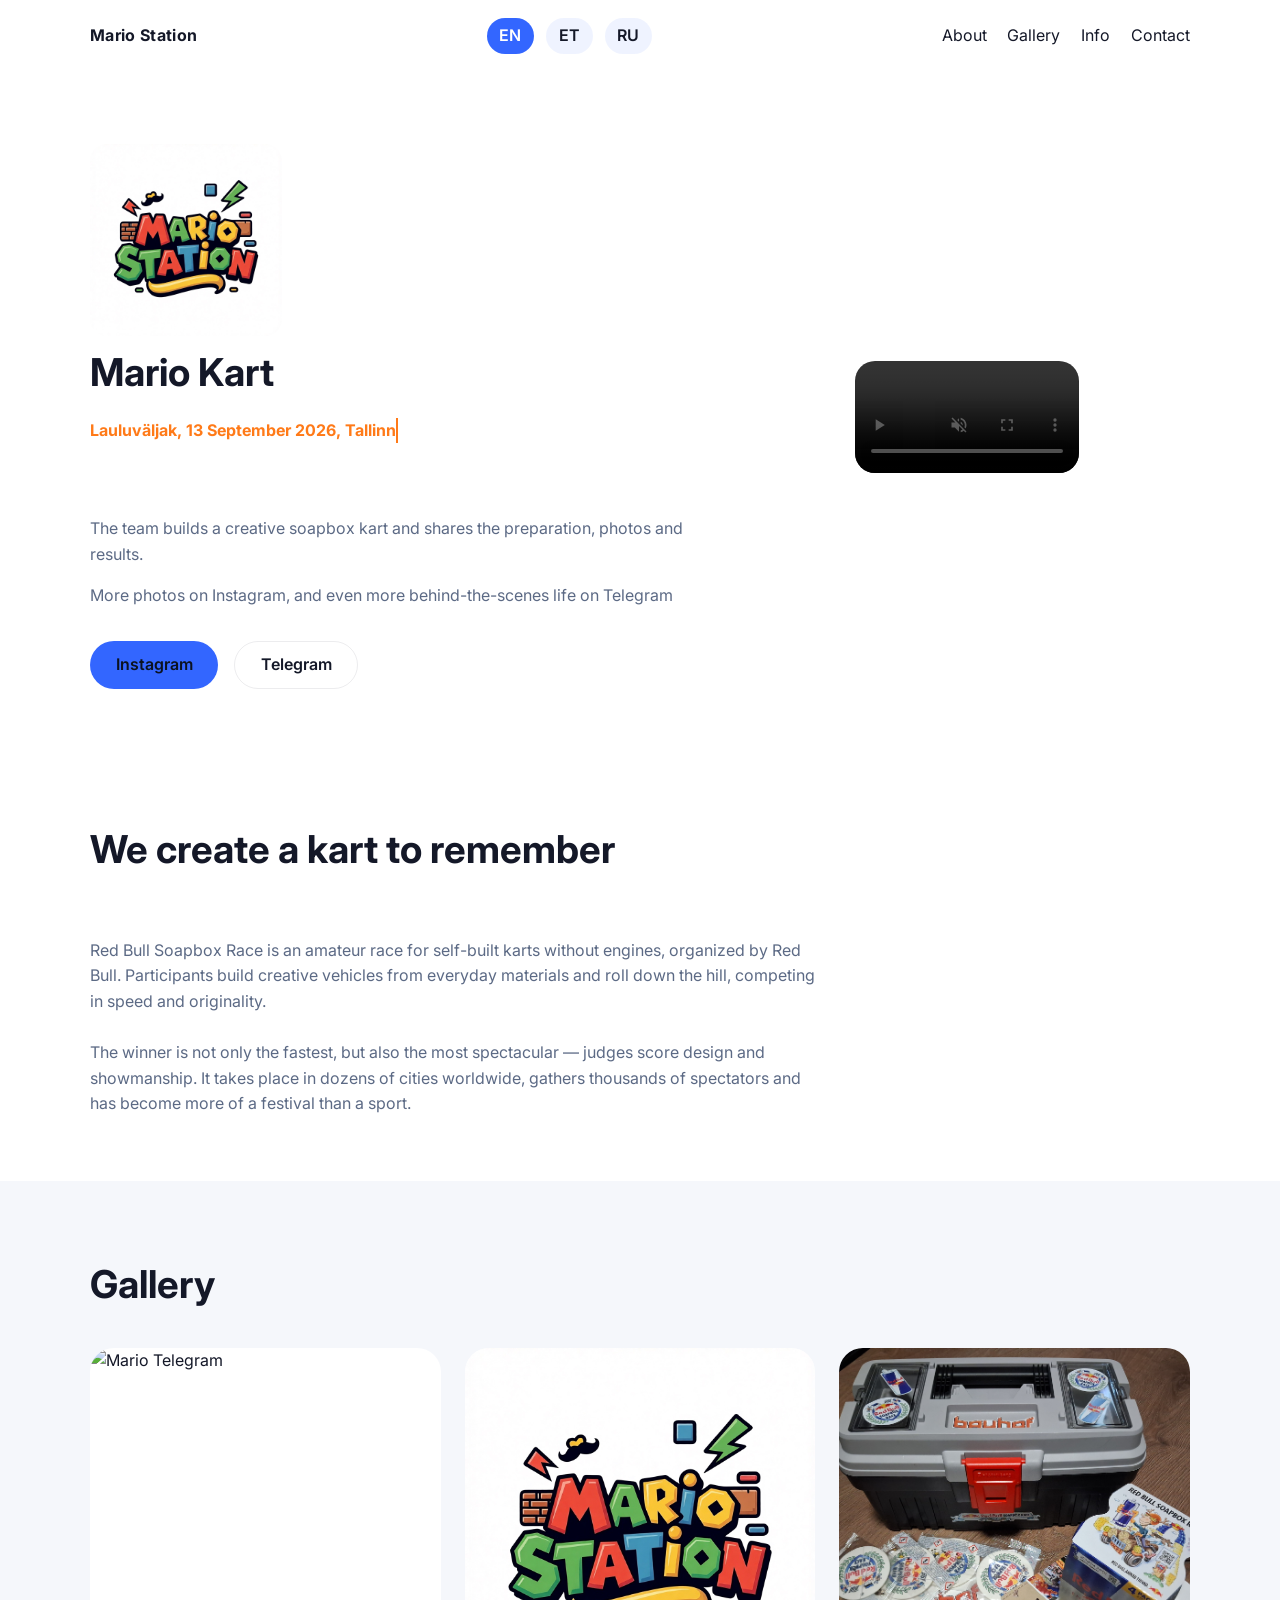
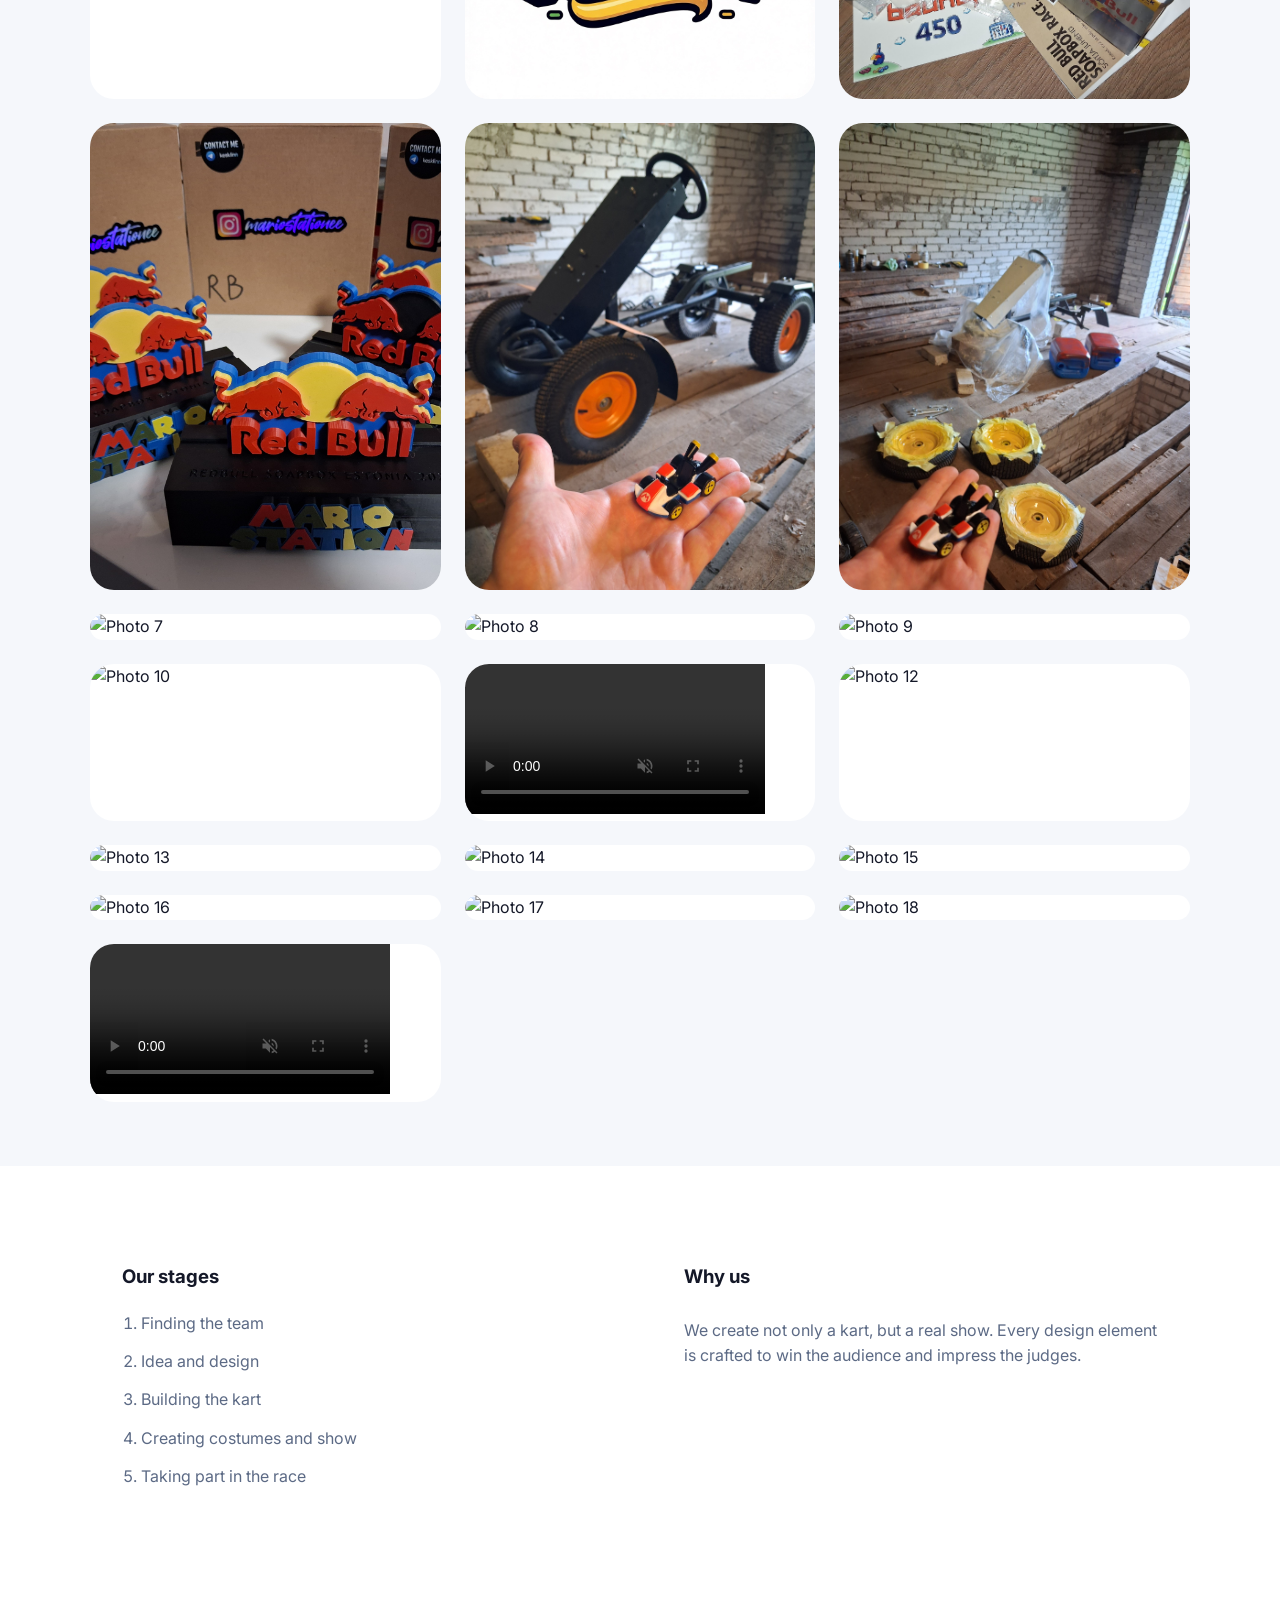
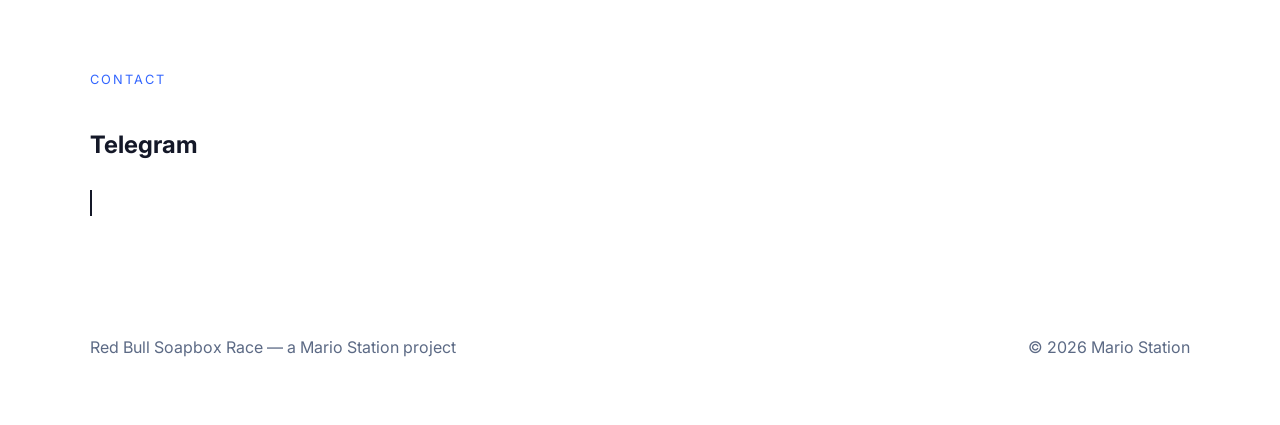
==== commit 9e4423b5: "Add files via upload" ====
--- a/index.html
+++ b/index.html
@@ -90,12 +90,12 @@
                 </div>
                 <div class="gallery-grid">
                     <article class="photo-card">
+                        <img src="images/gallery/mariotelegram.jpg" alt="Mario Telegram" loading="lazy" />
+                    </article>
+                    <article class="photo-card">
                         <img src="images/gallery/1.jpg" alt="Photo 1" loading="lazy" />
                     </article>
                     <article class="photo-card">
-                        <img src="images/gallery/2.jpg" alt="Photo 2" loading="lazy" />
-                    </article>
-                    <article class="photo-card">
                         <img src="images/gallery/3.jpg" alt="Photo 3" loading="lazy" />
                     </article>
                     <article class="photo-card">
@@ -108,22 +108,51 @@
                         <img src="images/gallery/6.jpg" alt="Photo 6" loading="lazy" />
                     </article>
                     <article class="photo-card">
-                        <img src="images/comingsoon.png" alt="Заглушка comingsoon" loading="lazy" />
-                    </article>
-                    <article class="photo-card">
-                        <img src="images/comingsoon.png" alt="Заглушка comingsoon" loading="lazy" />
-                    </article>
-                    <article class="photo-card">
-                        <img src="images/comingsoon.png" alt="Заглушка comingsoon" loading="lazy" />
-                    </article>
-                    <article class="photo-card">
-                        <img src="images/comingsoon.png" alt="Заглушка comingsoon" loading="lazy" />
-                    </article>
-                    <article class="photo-card">
-                        <img src="images/comingsoon.png" alt="Заглушка comingsoon" loading="lazy" />
-                    </article>
-                    <article class="photo-card">
-                        <img src="images/comingsoon2.png" alt="Заглушка comingsoon" loading="lazy" />
+                        <img src="images/gallery/10.jpeg" alt="Photo 7" loading="lazy" />
+                    </article>
+                    <article class="photo-card">
+                        <img src="images/gallery/11.png" alt="Photo 8" loading="lazy" />
+                    </article>
+                    <article class="photo-card">
+                        <img src="images/gallery/12.jpg" alt="Photo 9" loading="lazy" />
+                    </article>
+                    <article class="photo-card">
+                        <img src="images/gallery/13.jpeg" alt="Photo 10" loading="lazy" />
+                    </article>
+                    <article class="photo-card">
+                        <video class="gallery-video" controls controlsList="nodownload" preload="metadata" muted
+                            playsinline aria-label="Video 11">
+                            <source src="images/gallery/13.mp4" type="video/mp4">
+                            Your browser does not support the video tag.
+                        </video>
+                    </article>
+                    <article class="photo-card">
+                        <img src="images/gallery/14.jpg" alt="Photo 12" loading="lazy" />
+                    </article>
+                    <article class="photo-card">
+                        <img src="images/gallery/15.jpeg" alt="Photo 13" loading="lazy" />
+                    </article>
+                    <article class="photo-card">
+                        <img src="images/gallery/16.jpeg" alt="Photo 14" loading="lazy" />
+                    </article>
+                    <article class="photo-card">
+                        <img src="images/gallery/17.jpeg" alt="Photo 15" loading="lazy" />
+                    </article>
+                    <article class="photo-card">
+                        <img src="images/gallery/18.jpg" alt="Photo 16" loading="lazy" />
+                    </article>
+                    <article class="photo-card">
+                        <img src="images/gallery/19.jpg" alt="Photo 17" loading="lazy" />
+                    </article>
+                    <article class="photo-card">
+                        <img src="images/gallery/20.jpeg" alt="Photo 18" loading="lazy" />
+                    </article>
+                    <article class="photo-card">
+                        <video class="gallery-video" controls preload="metadata" muted playsinline
+                            aria-label="Video 19">
+                            <source src="images/gallery/21.mp4" type="video/mp4">
+                            Your browser does not support the video tag.
+                        </video>
                     </article>
                 </div>
             </div>
@@ -168,7 +197,11 @@
                 aria-label="Предыдущее фото">‹</button>
             <button class="image-modal-nav image-modal-next" id="image-modal-next"
                 aria-label="Следующее фото">›</button>
+            <button class="image-modal-mute" id="image-modal-mute" type="button" aria-label="Выключить звук"
+                hidden>🔊</button>
             <img id="image-modal-img" src="" alt="" />
+            <video id="image-modal-video" controls playsinline style="max-width:100%; display:none;"
+                aria-hidden="true"></video>
         </div>
     </div>
 
